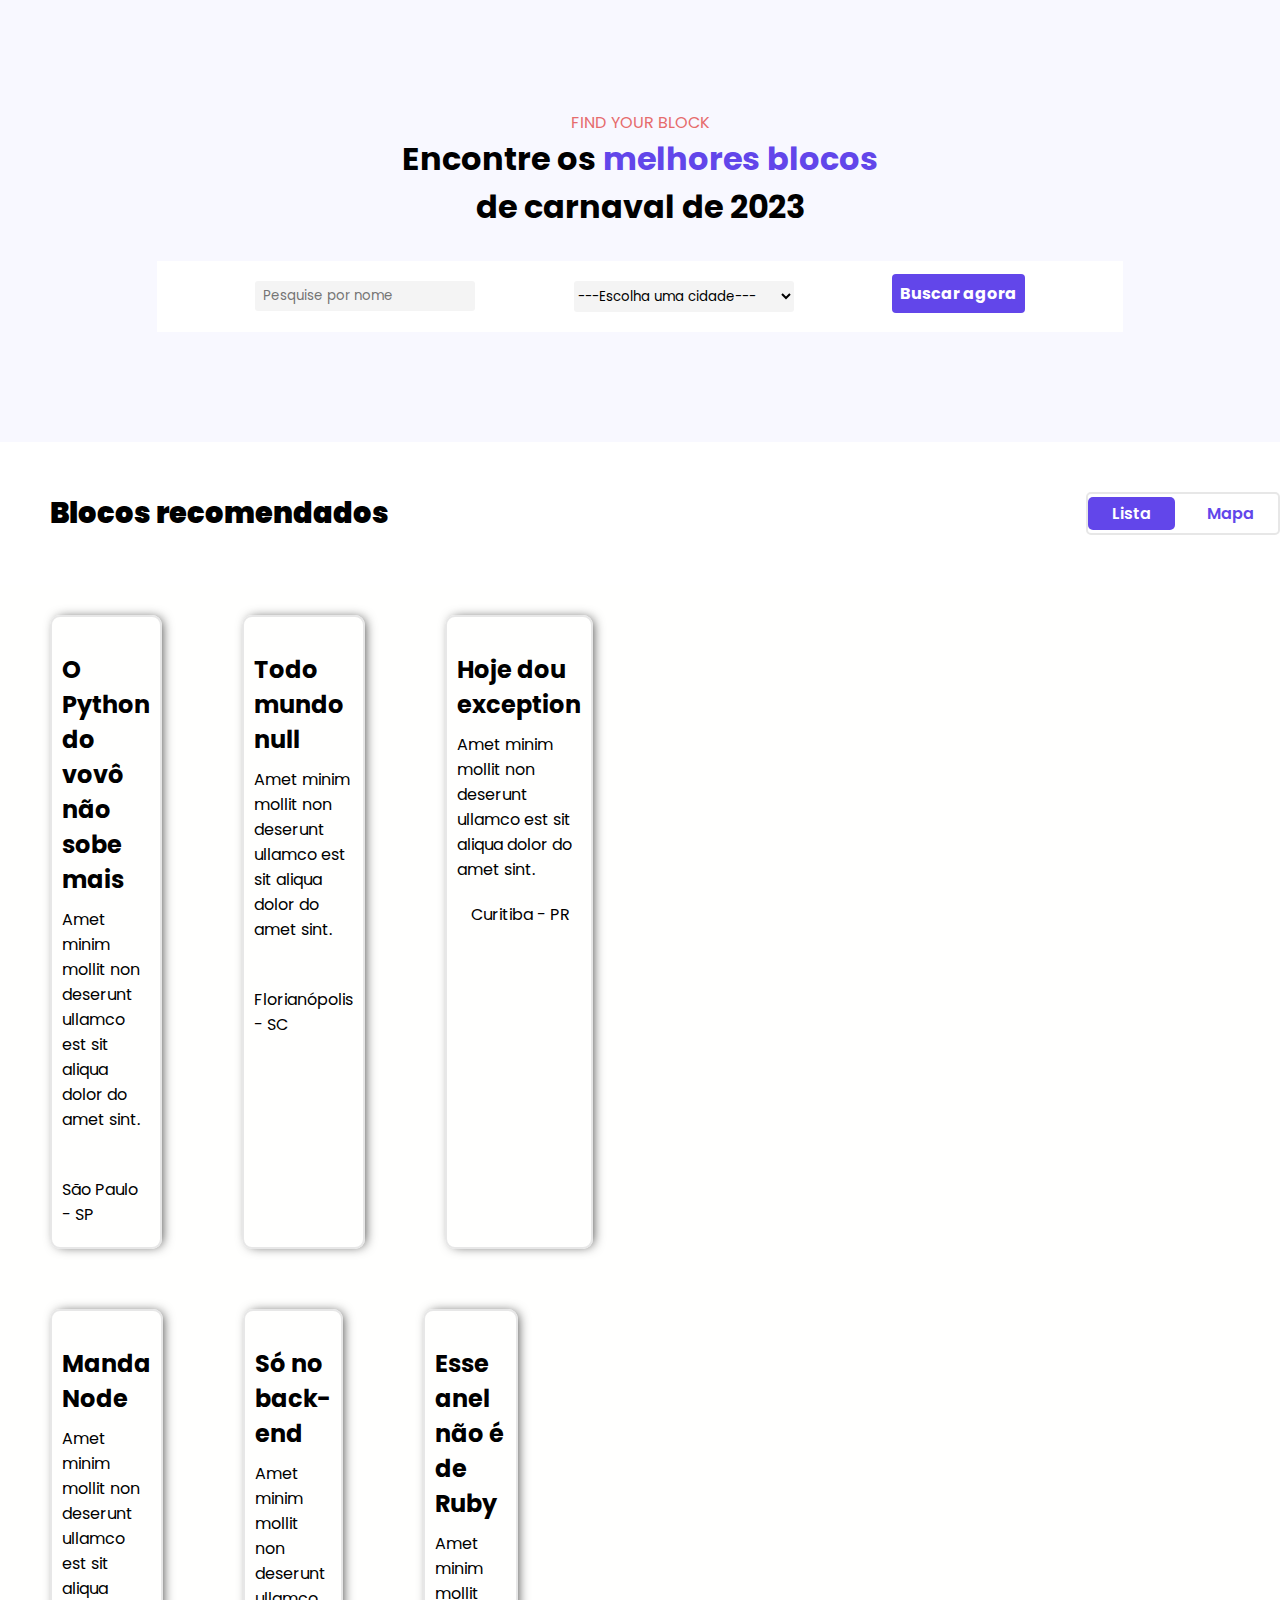
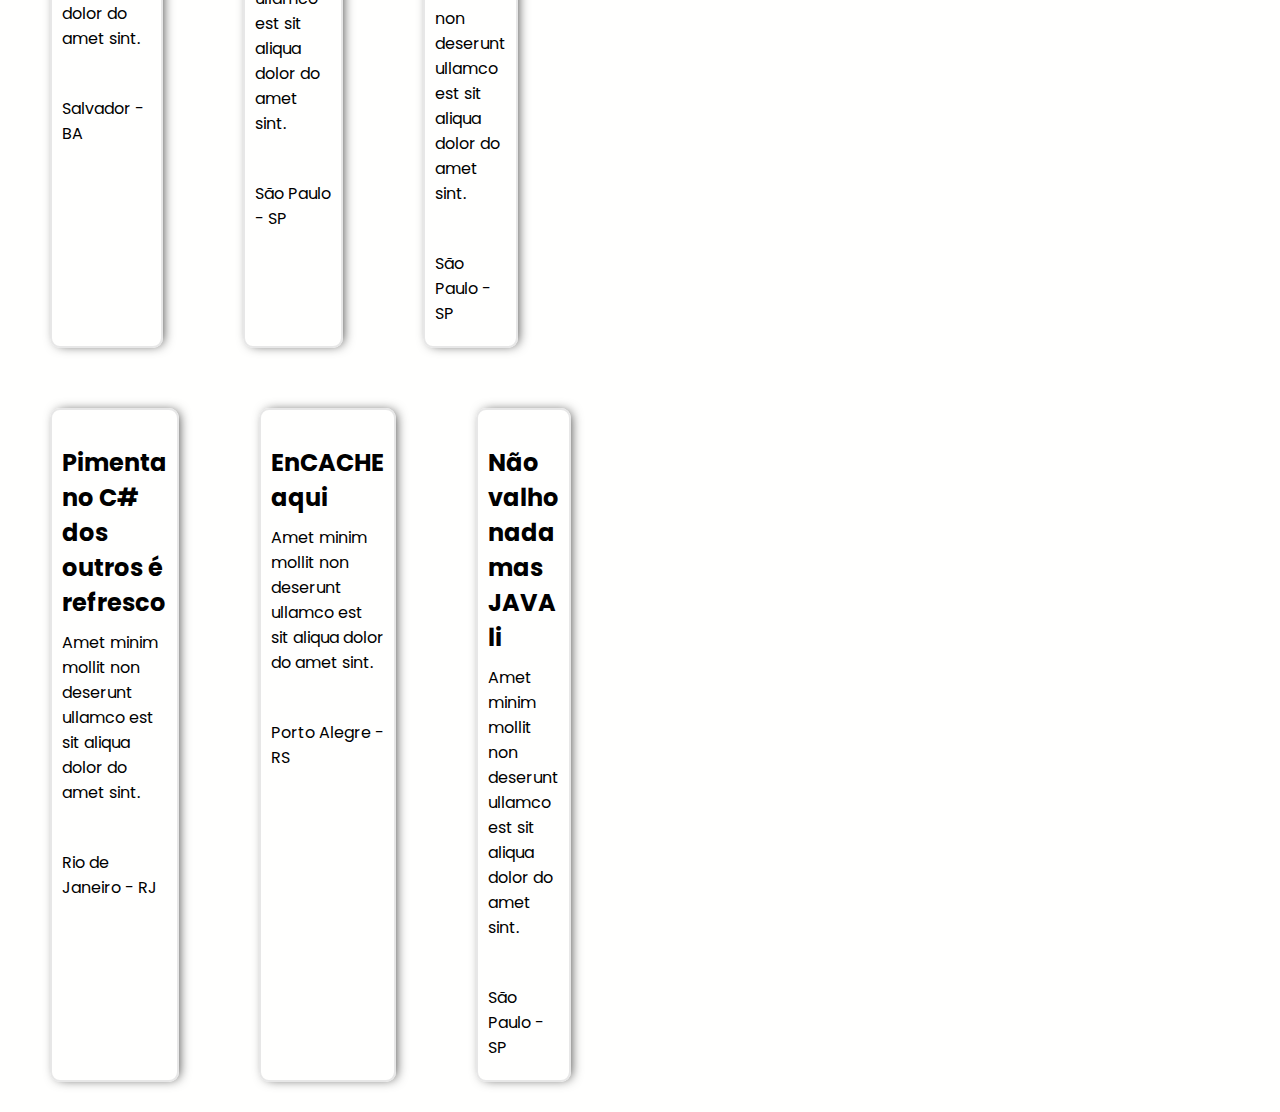
==== index.html @ 25fc42b8 "github" ====
<!DOCTYPE html>
<html lang="pt-br">
<head>
    <meta charset="UTF-8">
    <meta http-equiv="X-UA-Compatible" content="IE=edge">
    <meta name="viewport" content="width=device-width, initial-scale=1.0">
    <link rel="stylesheet" href="https://cdnjs.cloudflare.com/ajax/libs/font-awesome/6.3.0/css/all.min.css" integrity="sha512-SzlrxWUlpfuzQ+pcUCosxcglQRNAq/DZjVsC0lE40xsADsfeQoEypE+enwcOiGjk/bSuGGKHEyjSoQ1zVisanQ==" crossorigin="anonymous" referrerpolicy="no-referrer" />
    <link rel="preconnect" href="https://fonts.googleapis.com">
    <link rel="preconnect" href="https://fonts.gstatic.com" crossorigin>
    <link href="https://fonts.googleapis.com/css2?family=Poppins:wght@200&display=swap" rel="stylesheet">
    <link rel="stylesheet" href="style.css">
    <title>Document</title>
</head>
<body>
    <header class="header_container">
        <p>FIND YOUR BLOCK</p>
        <h1>Encontre os  <span>melhores blocos</span> <br> de carnaval de 2023</h1>
        <section class="container_search" >
            <div>
                <i class="fa-solid fa-magnifying-glass"></i>
                <label for="nome"></label>
                <input class="options" type="text" name="nome" id="nome" placeholder="  Pesquise por nome">
            </div>
                <div>
                    <i class="fa-solid fa-location-dot"></i>
                    <select class="options" name="cidade" id="cidade">
                     <option value="Cidade">---Escolha uma cidade---</option>   
                    <option value="SP">São Paulo - SP</option>
                    <option value="SC">Florianópolis - SC</option>
                    <option value="PR">Curitiba - PR</option>
                    <option value="BA">Salvador - BA</option>
                    <option value="RJ">Rio de Janeiro - RJ</option>
                    <option value="RS">Porto Alegre - RS</option>
                     </select>
                </div>
                 <div class="btn-buscar" >
                    <a href="#">Buscar agora</a>
                </div>
            </section>
    </header>
        <main>
            <section class="section1" >
                <div class="container_titulos" >
                    <div>
                    <h1>Blocos recomendados</h1>
                    </div>
                    <div class="botoes" >
                        <a id="lista" href="#">Lista</a>
                        <a id="mapa" href="#">Mapa</a>
                    </div>
                </div>
            </section>
                <section class="container_principal" >
                    <section id="conteudo" class="linha1" >
                        <div class="item">
                            <img src="1.png" alt="">
                            <h2>O Python do vovô não sobe mais</h2>
                            <p>Amet minim mollit non deserunt ullamco est sit aliqua dolor do amet sint.</p>
                            <i id="icon" class="fa-solid fa-location-dot"></i>
                            <p id="cidade">São Paulo - SP</p>
                        </div>
                        <div class="item">
                            <img src="2.png" alt="">
                            <h2>Todo mundo null</h2>
                            <p>Amet minim mollit non deserunt ullamco est sit aliqua dolor do amet sint.</p>
                            <i id="icon" class="fa-solid fa-location-dot"></i>
                            <p id="cidade">Florianópolis - SC</p>
                        </div>
                        <div class="item">
                            <img src="3.png" alt="">
                            <h2>Hoje dou exception</h2>
                            <p>Amet minim mollit non deserunt ullamco est sit aliqua dolor do amet sint.</p>
                            <i id="icon" class="fa-solid fa-location-dot"></i>
                            <p id="cidade">Curitiba - PR</p>
                        </div>
                    </section>
                        <section id="conteudo" class="linha2">
                            <div class="item" >
                                <img src="4.png" alt="">
                                <h2>Manda Node</h2>
                                <p>Amet minim mollit non deserunt ullamco est sit aliqua dolor do amet sint.</p>
                                <i id="icon" class="fa-solid fa-location-dot"></i>
                                <p id="cidade">Salvador - BA</p>
                            </div>
                            <div class="item">
                                <img src="5.png" alt="">
                                <h2>Só no back-end</h2>
                                <p>Amet minim mollit non deserunt ullamco est sit aliqua dolor do amet sint.</p>
                                <i id="icon" class="fa-solid fa-location-dot"></i>
                                <p id="cidade">São Paulo - SP</p>
                            </div>
                            <div class="item">
                                <img src="6.png" alt="">
                                <h2>Esse anel não é de Ruby</h2>
                                <p>Amet minim mollit non deserunt ullamco est sit aliqua dolor do amet sint.</p>
                                <i id="icon" class="fa-solid fa-location-dot"></i>
                                <p id="cidade">São Paulo - SP</p>
                            </div>
                        </section>
                        <section id="conteudo" class="linha3">
                            <div class="item">
                                <img src="7.png" alt="">
                                <h2>Pimenta no C# dos outros é refresco</h2>
                                <p>Amet minim mollit non deserunt ullamco est sit aliqua dolor do amet sint.</p>
                                <i id="icon" class="fa-solid fa-location-dot"></i>
                                <p id="cidade">Rio de Janeiro - RJ</p>
                            </div>
                            <div class="item">
                                <img src="8.png" alt="">
                                <h2>EnCACHE aqui</h2>
                                <p>Amet minim mollit non deserunt ullamco est sit aliqua dolor do amet sint.</p>
                                <i id="icon" class="fa-solid fa-location-dot"></i>
                                <p id="cidade">Porto Alegre - RS</p>
                            </div>
                            <div class="item">
                                <img src="9.png" alt="">
                                <h2>Não valho nada mas JAVA li</h2>
                                <p>Amet minim mollit non deserunt ullamco est sit aliqua dolor do amet sint.</p>
                                <i id="icon" class="fa-solid fa-location-dot"></i>
                                <p id="cidade">São Paulo - SP</p>
                            </div>
                        </section>
                </section>
        </main>
</body>
</html>
---- style.css ----
*{
    margin: 0;
    padding: 0;
    box-sizing: border-box;
    font-family: 'Poppins', sans-serif;
}

body{
    
}

.header_container{
    text-align: center;
    padding: 110px 40px;
    background-color: #f8f8ff;
    max-width: 1440px;
    margin: 0 auto;
    background-image: url("esquerdacima.png");
    background-repeat: no-repeat;
}
.header_container h1{
    padding-bottom: 30px;
}

.header_container p{
    color: #e66c6d;
}

.header_container span{
    color: #6246ea;
}

.container_search{
    max-width: 966px;
    margin: 0 auto;
    background-color: white;
    padding: 20px 0px;
    display: flex;
    justify-content: space-evenly;
}
main{
    max-width: 1440px;
    margin: 0 auto;
}

i{
    color: #e66c6d;
}

input{
    padding: 5px 0px;
    width: 220px;
    border-radius: 3px;
}

select{
    padding: 5px 0px;
    width: 220px;
    border-radius: 3px;
}

.options{
    border: none;
    background: #f4f4f4;
}

.options:focus{
    outline: 0;
}

.btn-buscar a{
    text-decoration: none;
    color: white;
    background: #6246ea;
    padding: 8px;
    border-radius: 4px;
    font-weight: bold;
}

.btn-buscar a:hover{
    background-color: #553fc5;
}

.container_titulos{
    max-width: 1440px;
    margin: 0 auto;
    display: flex;
    justify-content: space-between;
}

.container_titulos h1{
    padding: 50px;
    font-size: 1.8em;
    font-weight: 900;
}

.botoes{
    border: 2px solid #e7e7e7;
    display: flex;
    gap: 8px;
    align-items: center;
    margin: 50px 0px;
    border-radius: 5px;
}

.botoes a{
    text-decoration: none;
    padding: 4px 24px;
    border-radius: 5px;
    font-weight: 600;
}

a#lista{
    background: #6246ea;
    color: white;
}

a#mapa{
    color: #6246ea;
}

.conteudo{
    display: flex;
}

.container_principal{
    max-width: 1440px;
    background-color: #fffffe;
    margin: 0 auto;

}
.linha1{
    display: flex;
}

.linha2{
    display: flex;
}

.linha3{
    display: flex;
}

section#conteudo{
    padding: 30px 0px;
    max-width: 384px;
    display: flex;
    gap: 80px;
    margin-left: 50px;
}

.item{
    border: 2px solid #e7e7e7;
    padding: 10px;
    border-radius: 10px;
    -webkit-box-shadow: 3px 0px 12px -3px rgba(0,0,0,0.75);
    -moz-box-shadow: 3px 0px 12px -3px rgba(0,0,0,0.75);
    box-shadow: 3px 0px 12px -3px rgba(0,0,0,0.75);
}

.item p{
    padding: 10px 0px;
}

#icon {
    display: inline-block;
    vertical-align: middle;
    margin-right: 10px;
  }
  p#cidade {
    display: inline-block;
    vertical-align: middle;
  }
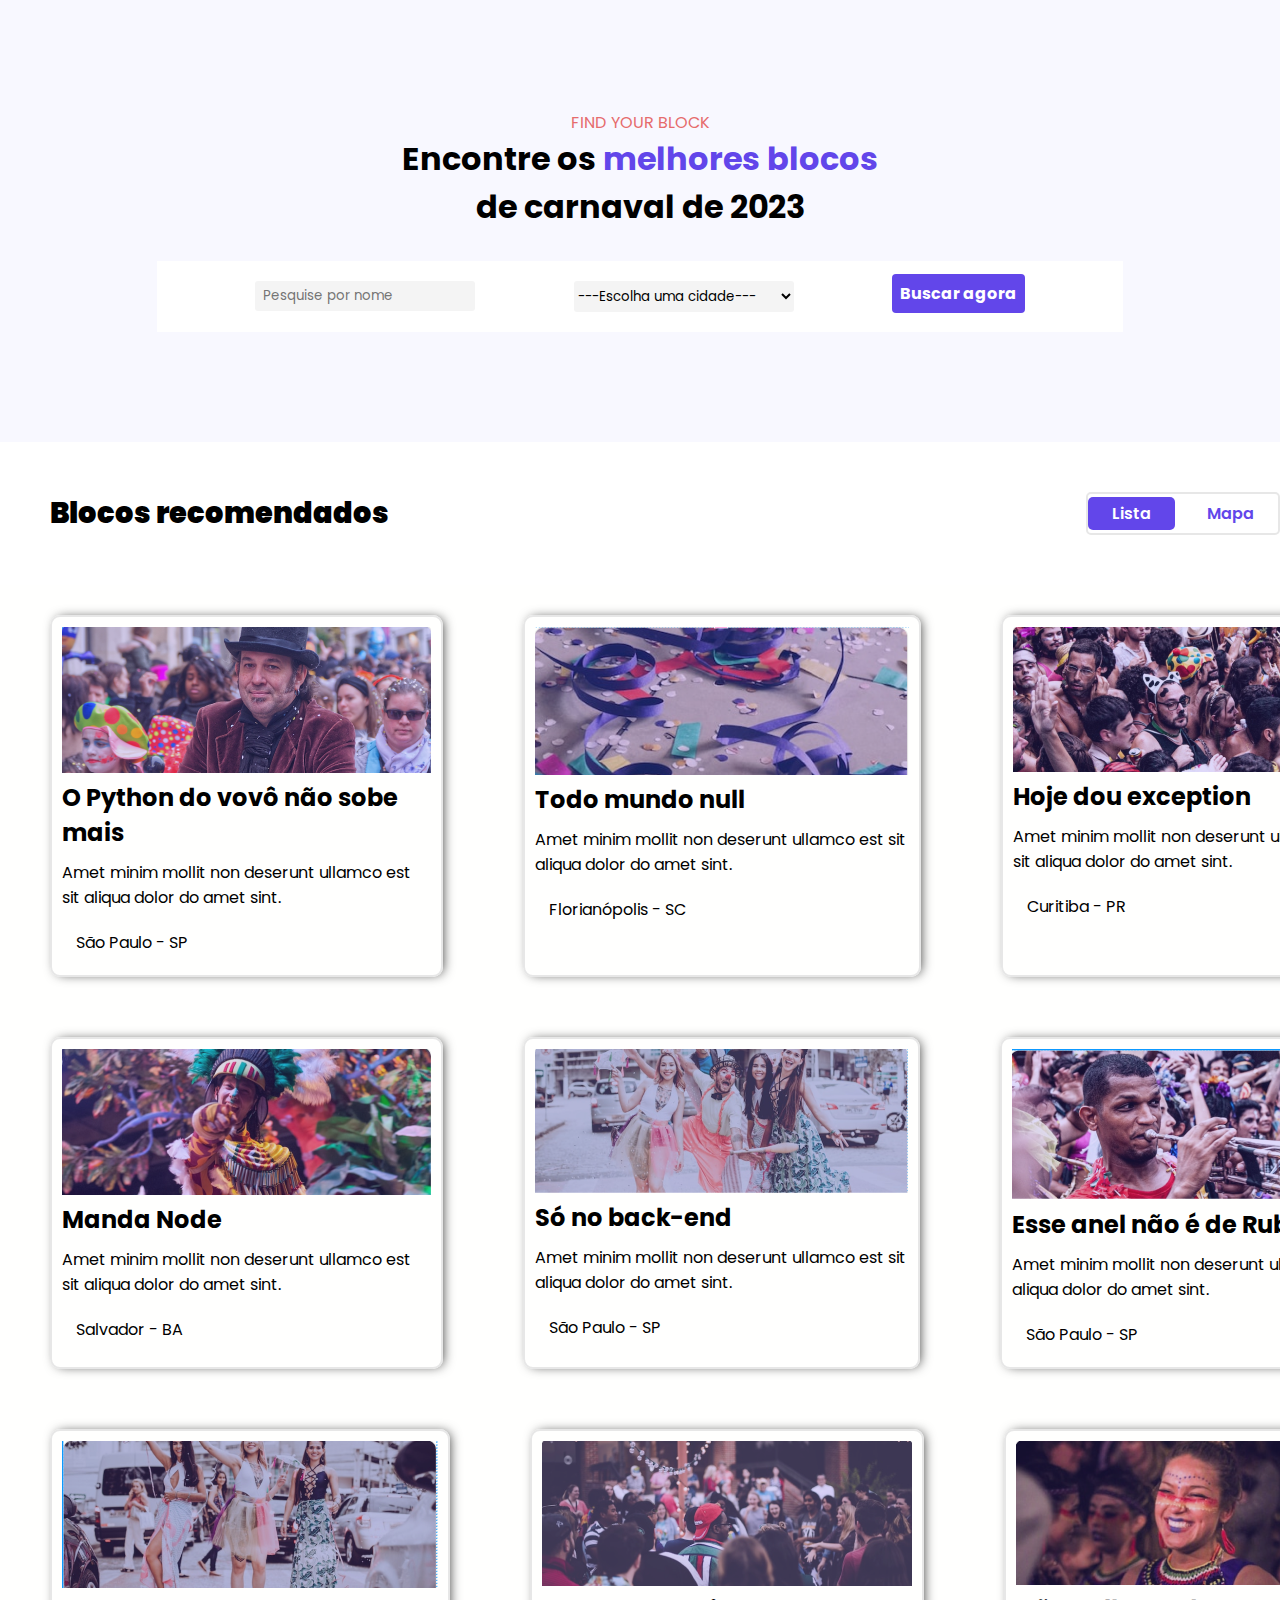
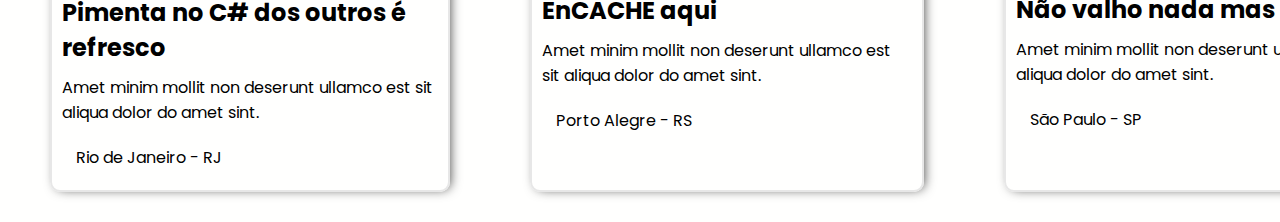
==== commit 1dff7dea: "imagens" ====
--- a/index.html
+++ b/index.html
@@ -53,21 +53,21 @@
                 <section class="container_principal" >
                     <section id="conteudo" class="linha1" >
                         <div class="item">
-                            <img src="1.png" alt="">
+                            <img src="imagens/1.png" alt="">
                             <h2>O Python do vovô não sobe mais</h2>
                             <p>Amet minim mollit non deserunt ullamco est sit aliqua dolor do amet sint.</p>
                             <i id="icon" class="fa-solid fa-location-dot"></i>
                             <p id="cidade">São Paulo - SP</p>
                         </div>
                         <div class="item">
-                            <img src="2.png" alt="">
+                            <img src="imagens/2.png" alt="">
                             <h2>Todo mundo null</h2>
                             <p>Amet minim mollit non deserunt ullamco est sit aliqua dolor do amet sint.</p>
                             <i id="icon" class="fa-solid fa-location-dot"></i>
                             <p id="cidade">Florianópolis - SC</p>
                         </div>
                         <div class="item">
-                            <img src="3.png" alt="">
+                            <img src="imagens/3.png" alt="">
                             <h2>Hoje dou exception</h2>
                             <p>Amet minim mollit non deserunt ullamco est sit aliqua dolor do amet sint.</p>
                             <i id="icon" class="fa-solid fa-location-dot"></i>
@@ -76,21 +76,21 @@
                     </section>
                         <section id="conteudo" class="linha2">
                             <div class="item" >
-                                <img src="4.png" alt="">
+                                <img src="imagens/4.png" alt="">
                                 <h2>Manda Node</h2>
                                 <p>Amet minim mollit non deserunt ullamco est sit aliqua dolor do amet sint.</p>
                                 <i id="icon" class="fa-solid fa-location-dot"></i>
                                 <p id="cidade">Salvador - BA</p>
                             </div>
                             <div class="item">
-                                <img src="5.png" alt="">
+                                <img src="imagens/5.png" alt="">
                                 <h2>Só no back-end</h2>
                                 <p>Amet minim mollit non deserunt ullamco est sit aliqua dolor do amet sint.</p>
                                 <i id="icon" class="fa-solid fa-location-dot"></i>
                                 <p id="cidade">São Paulo - SP</p>
                             </div>
                             <div class="item">
-                                <img src="6.png" alt="">
+                                <img src="imagens/6.png" alt="">
                                 <h2>Esse anel não é de Ruby</h2>
                                 <p>Amet minim mollit non deserunt ullamco est sit aliqua dolor do amet sint.</p>
                                 <i id="icon" class="fa-solid fa-location-dot"></i>
@@ -99,21 +99,21 @@
                         </section>
                         <section id="conteudo" class="linha3">
                             <div class="item">
-                                <img src="7.png" alt="">
+                                <img src="imagens/7.png" alt="">
                                 <h2>Pimenta no C# dos outros é refresco</h2>
                                 <p>Amet minim mollit non deserunt ullamco est sit aliqua dolor do amet sint.</p>
                                 <i id="icon" class="fa-solid fa-location-dot"></i>
                                 <p id="cidade">Rio de Janeiro - RJ</p>
                             </div>
                             <div class="item">
-                                <img src="8.png" alt="">
+                                <img src="imagens/8.png" alt="">
                                 <h2>EnCACHE aqui</h2>
                                 <p>Amet minim mollit non deserunt ullamco est sit aliqua dolor do amet sint.</p>
                                 <i id="icon" class="fa-solid fa-location-dot"></i>
                                 <p id="cidade">Porto Alegre - RS</p>
                             </div>
                             <div class="item">
-                                <img src="9.png" alt="">
+                                <img src="imagens/9.png" alt="">
                                 <h2>Não valho nada mas JAVA li</h2>
                                 <p>Amet minim mollit non deserunt ullamco est sit aliqua dolor do amet sint.</p>
                                 <i id="icon" class="fa-solid fa-location-dot"></i>
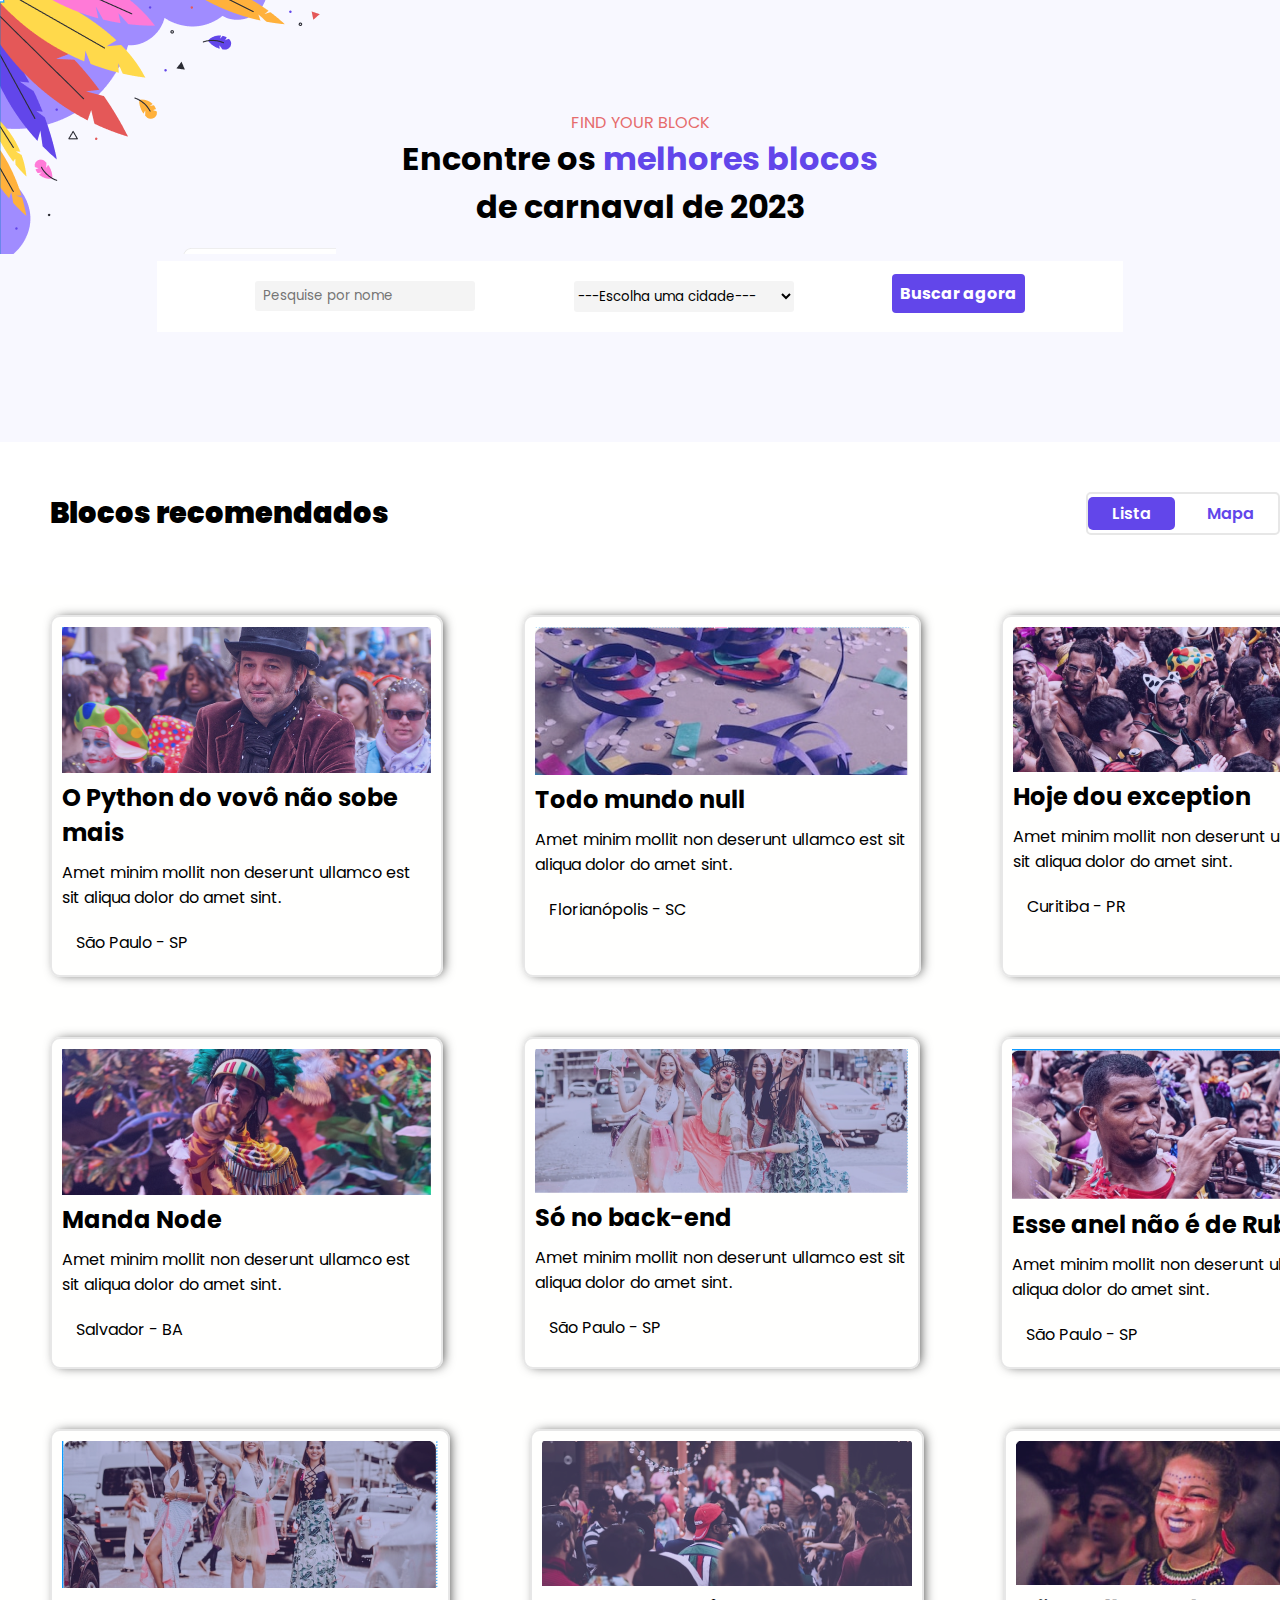
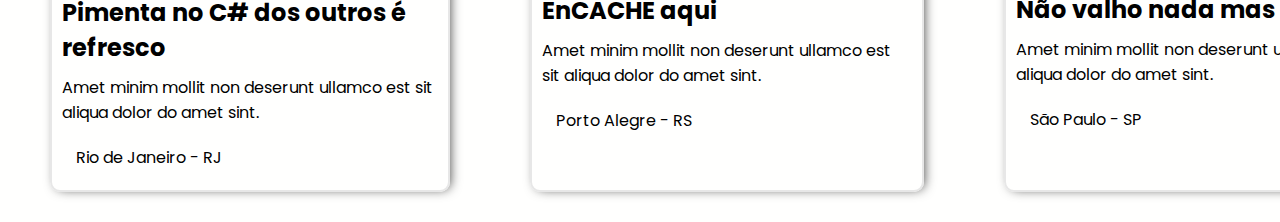
==== commit 1e39bbcb: "save" ====
--- a/index.html
+++ b/index.html
@@ -44,7 +44,7 @@
                     <div>
                     <h1>Blocos recomendados</h1>
                     </div>
-                    <div class="botoes" >
+                    <div class="botoes" id="botao" >
                         <a id="lista" href="#">Lista</a>
                         <a id="mapa" href="#">Mapa</a>
                     </div>
@@ -122,5 +122,6 @@
                         </section>
                 </section>
         </main>
+        <script src="script.js"></script>
 </body>
 </html>--- a/style.css
+++ b/style.css
@@ -15,7 +15,7 @@
     background-color: #f8f8ff;
     max-width: 1440px;
     margin: 0 auto;
-    background-image: url("esquerdacima.png");
+    background-image: url("imagens/esquerdacima.png");
     background-repeat: no-repeat;
 }
 .header_container h1{
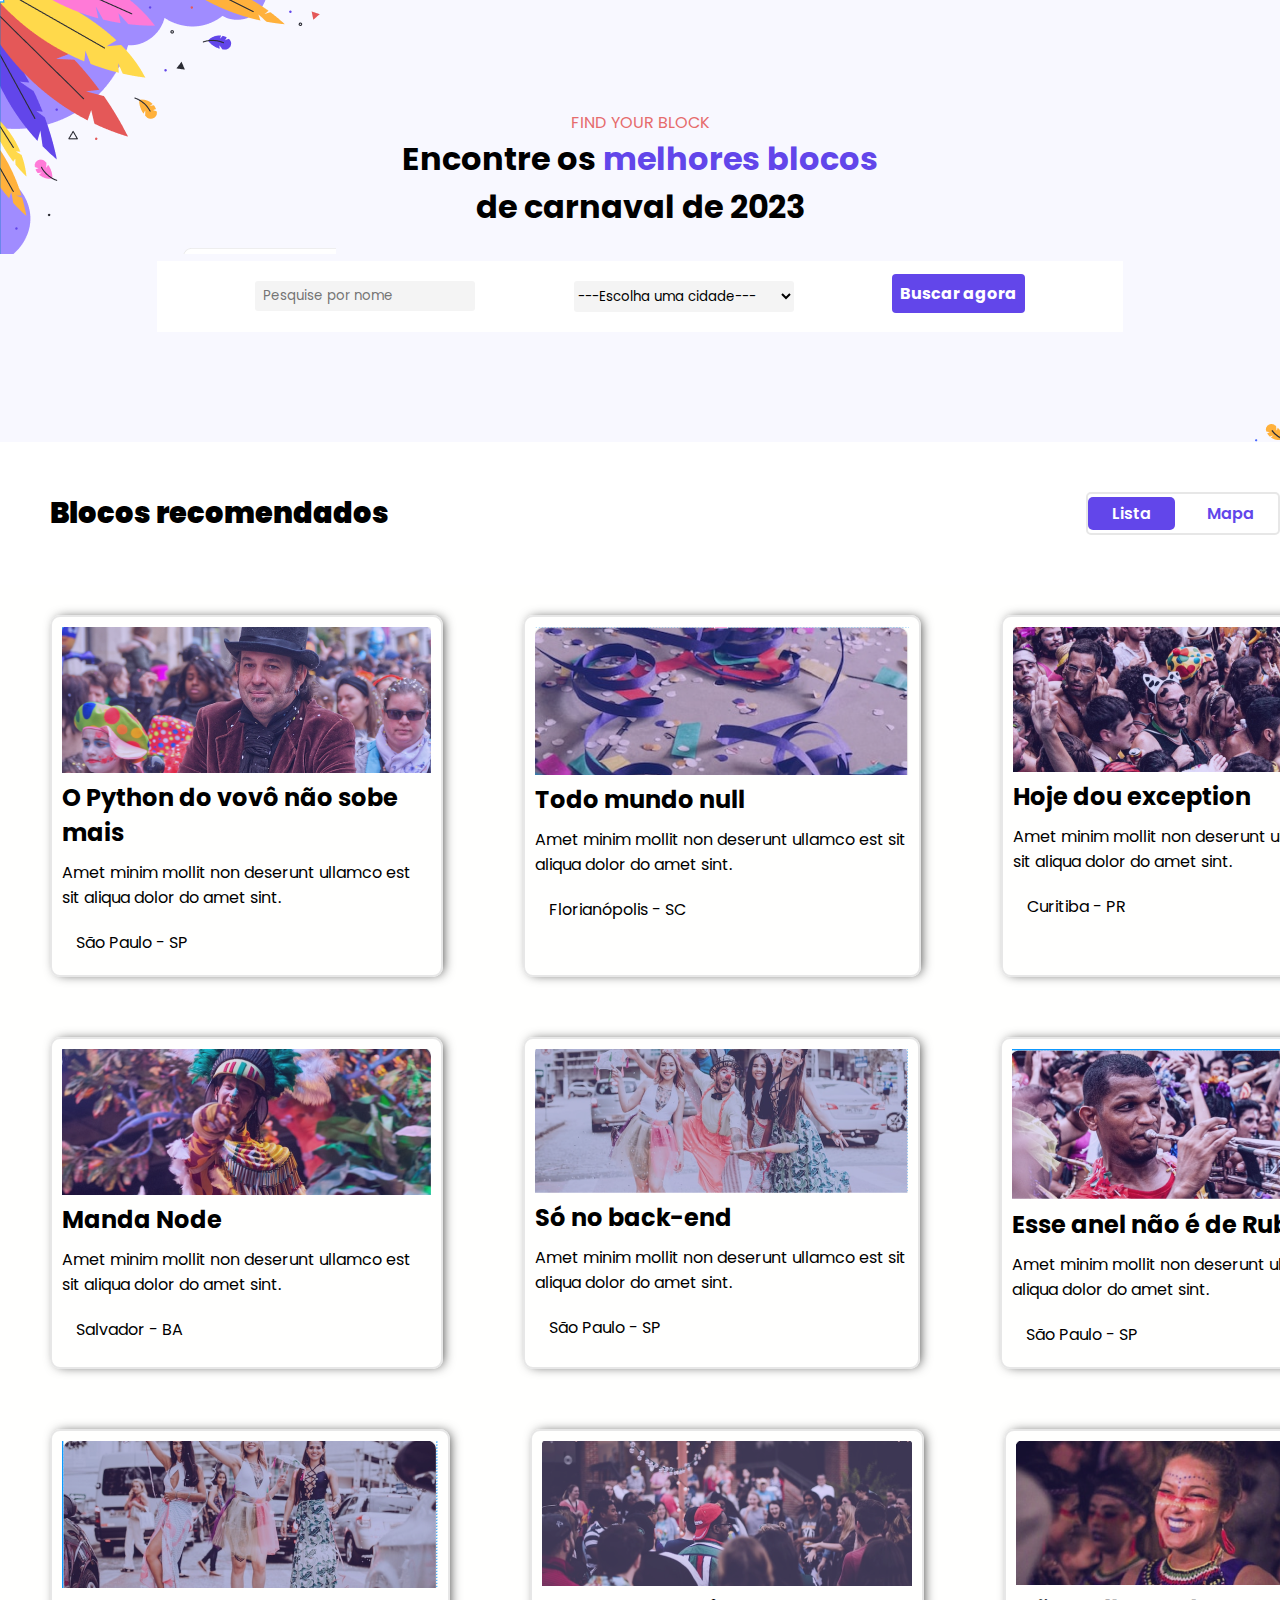
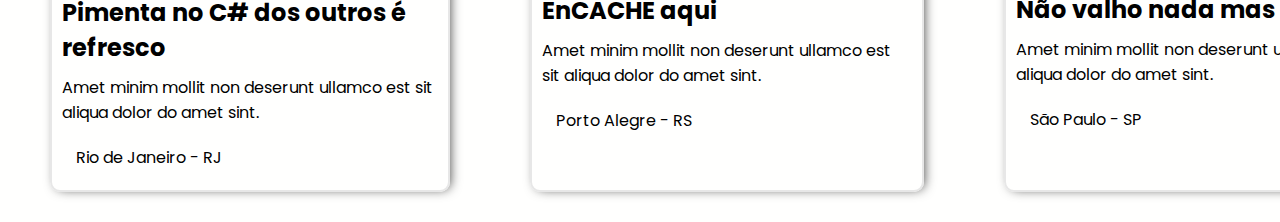
==== commit c88142c5: "finalizado" ====
--- a/index.html
+++ b/index.html
@@ -14,6 +14,7 @@
 <body>
     <header class="header_container">
         <p>FIND YOUR BLOCK</p>
+        <img src="imagens/ilustra-02.png" alt="">
         <h1>Encontre os  <span>melhores blocos</span> <br> de carnaval de 2023</h1>
         <section class="container_search" >
             <div>
--- a/style.css
+++ b/style.css
@@ -15,8 +15,14 @@
     background-color: #f8f8ff;
     max-width: 1440px;
     margin: 0 auto;
-    background-image: url("imagens/esquerdacima.png");
+    background-image: url("imagens/esquerdacima.png"); 
     background-repeat: no-repeat;
+}
+
+.header_container img{
+    position: absolute;
+    top: 124px;
+    left: 1255px;
 }
 .header_container h1{
     padding-bottom: 30px;
@@ -162,6 +168,10 @@
     padding: 10px 0px;
 }
 
+.item h2{
+    
+}
+
 #icon {
     display: inline-block;
     vertical-align: middle;
